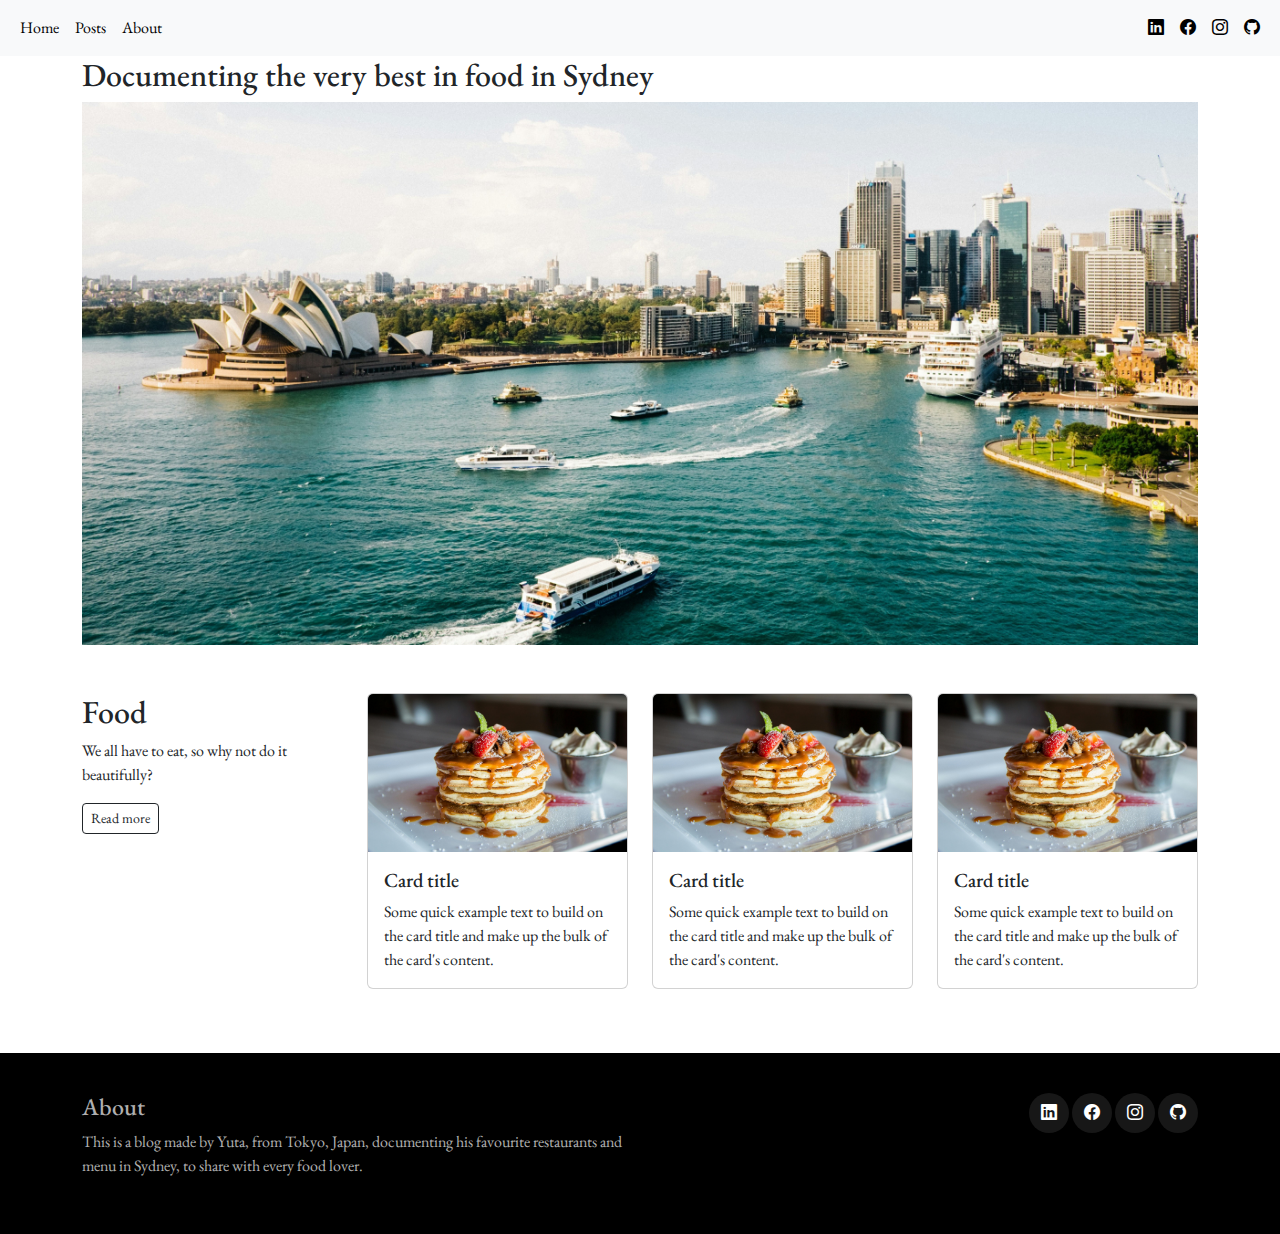
==== mock/index.html @ 660879a6 "First commit - add mock" ====
<!DOCTYPE html>
<html lang="en">

<head>
    <meta charset="UTF-8">
    <meta name="viewport" content="width=device-width, initial-scale=1.0">
    <title>Yuta Blog</title>

    <!-- Google Font -->
    <link rel="preconnect" href="https://fonts.googleapis.com">
    <link rel="preconnect" href="https://fonts.gstatic.com" crossorigin>
    <link href="https://fonts.googleapis.com/css2?family=EB+Garamond:ital,wght@0,400..800;1,400..800&family=Playfair+Display:ital,wght@0,400..900;1,400..900&display=swap" rel="stylesheet">

    <!-- Bootstrap -->
    <link rel="stylesheet" href="./assets/vendor/bootstrap-icons/bootstrap-icons.min.css">
    <link rel="stylesheet" href="./assets/vendor/bootstrap/css/bootstrap.min.css">

    <!-- Original Style -->
    <link rel="stylesheet" href="./assets/css/style.css">
</head>

<body>
    <nav class="navbar navbar-expand-lg bg-body-tertiary">
        <div class="container-fluid">
            <div></div>
            <button class="navbar-toggler" type="button" data-bs-toggle="collapse" data-bs-target="#navbarNav"
                aria-controls="navbarNav" aria-expanded="false" aria-label="Toggle navigation">
                <span class="navbar-toggler-icon"></span>
            </button>
            <div class="collapse navbar-collapse" id="navbarNav">
                <ul class="navbar-nav me-auto mb-2 mb-lg-0">
                    <li class="nav-item">
                        <a class="nav-link active" aria-current="page" href="./index.html">Home</a>
                    </li>
                    <li class="nav-item">
                        <a class="nav-link" aria-current="page" href="./posts.html">Posts</a>
                    </li>
                    <li class="nav-item">
                        <a class="nav-link" href="#">About</a>
                    </li>
                </ul>
                <a href="#" class="mx-2"><span class="bi-linkedin"></span></a>
                <a href="#" class="mx-2"><span class="bi-facebook"></span></a>
                <a href="#" class="mx-2"><span class="bi-instagram"></span></a>
                <a href="#" class="mx-2"><span class="bi-github"></span></a>
            </div>
        </div>
    </nav>

    <main id="main">
        <div class="container">
            <h2>Documenting the very best in food in Sydney</h2>
            <img src="./assets/img/sydney.jpg" id="main-img" class="img-fluid" alt="main image">
        </div>

        <div class="container mt-5 mb-5">
            <div class="row">
                <div class="col-lg-3 mb-3">
                    <h2>Food</h2>
                    <p>We all have to eat, so why not do it beautifully?</p>
                    <a href="./posts.html" class="btn btn-outline-dark btn-sm">Read more</a>
                </div>
                <div class="col-lg-3 d-flex align-items-center justify-content-center mb-3">
                    <div class="card">
                        <img src="./assets/img/food-1.jpg" class="card-img-top" alt="...">
                        <div class="card-body">
                          <h5 class="card-title">Card title</h5>
                          <p class="card-text">Some quick example text to build on the card title and make up the bulk of the card's content.</p>
                        </div>
                      </div>
                </div>
                <div class="col-lg-3 d-flex align-items-center justify-content-center mb-3">
                    <div class="card">
                        <img src="./assets/img/food-1.jpg" class="card-img-top" alt="...">
                        <div class="card-body">
                          <h5 class="card-title">Card title</h5>
                          <p class="card-text">Some quick example text to build on the card title and make up the bulk of the card's content.</p>
                        </div>
                      </div>
                </div>
                <div class="col-lg-3 d-flex align-items-center justify-content-center mb-3">
                    <div class="card">
                        <img src="./assets/img/food-1.jpg" class="card-img-top" alt="...">
                        <div class="card-body">
                          <h5 class="card-title">Card title</h5>
                          <p class="card-text">Some quick example text to build on the card title and make up the bulk of the card's content.</p>
                        </div>
                      </div>
                </div>
            </div>

        </div>
    </main>

    <footer class="footer">
        <div class="container">
            <div class="row">
                <div class="col-md-6 footer-about">
                    <h4>About</h4>
                    <p>This is a blog made by Yuta, from Tokyo, Japan, documenting his favourite restaurants and menu in Sydney, to share with every food lover.</p>
                </div>
                <div class="col-md-6 text-center text-md-end">
                    <a href="" class="footer-icon"><i class="bi bi-linkedin"></i></a>
                    <a href="" class="footer-icon"><i class="bi bi-facebook"></i></a>
                    <a href="" class="footer-icon"><i class="bi bi-instagram"></i></a>
                    <a href="" class="footer-icon"><i class="bi bi-github"></i></a>
                </div>
            </div>
        </div>
    </footer>

    <script src="./assets/vendor/bootstrap/js/bootstrap.min.js"></script>
</body>

</html>
---- mock/assets/css/style.css ----
body {
    font-family: "EB Garamond", serif;
    font-optical-sizing: auto;
    font-weight: 400;
    font-style: normal;
}

nav {
    background-color: #F2F2F2;
}

#main-img {
    min-height: 400px;
    object-fit: cover;
}

.footer {
    background-color: black;
    padding: 40px;
}

.footer-icon {
    text-align: center;
    display: inline-block;
    width: 40px;
    height: 40px;
    background-color: #FFFFFF17;
    border-radius: 50%;
    color: white;
    line-height: 40px;
}

.footer-about {
    color: #FFFFFFB3;
}

.aside-title {
  text-transform: uppercase;
  letter-spacing: 0.1rem;
  font-size: 14px;
  font-weight: 700;
  margin-bottom: 30px;
  border-bottom: 2px solid black;
}

.aside-block {
    margin-bottom: 30px;
}

.aside-block .custom-tab-nav .nav-item {
    display: inline-block;
}

.aside-block .custom-tab-nav .nav-item button {
    color: black;
    text-transform: uppercase;
    font-size: 12px;
    font-weight: 700;
    letter-spacing: 2px;
    border-radius: 0;
    padding-left: 0;
    padding-right: 0;
    margin-right: 20px;
}

.aside-links li {
    margin-bottom: 10px;
    padding-bottom: 10px;
    border-bottom: 1px solid #cdcdcd;
}

.aside-links li a {
    display: block;
    color: #000000B3;
    text-decoration: none;
}

.aside-links li a:hover,
.aside-links li a:focus {
    color: black;
}

.post-meta {
    font-size: 11px;
    letter-spacing: 0.07rem;
    text-transform: uppercase;
    font-weight: 600;
    font-family: 'Inter', sans-serif;
    color: #00000066;
    margin-bottom: 10px;
}

.firstcharacter {
    float: left;
    font-family: Georgia;
    font-size: 75px;
    line-height: 60px;
    padding-top: 4px;
    padding-right: 8px;
    padding-left: 3px;
}

#navbarNav a {
    color: black;
}
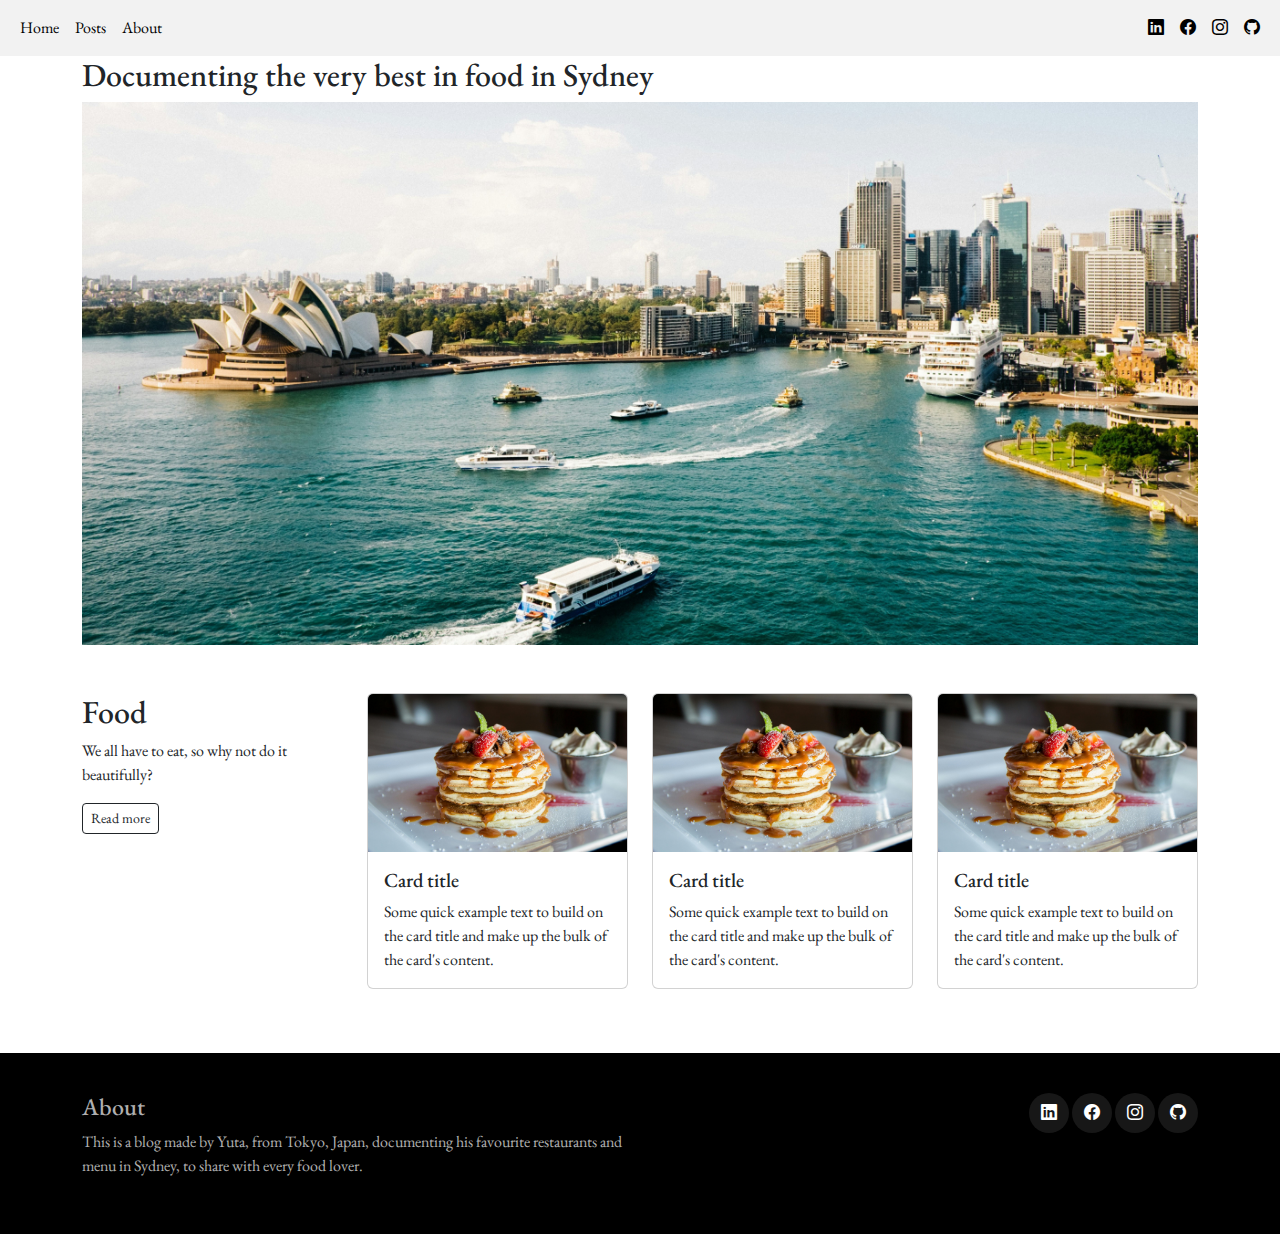
==== commit c1672669: "Delete bg-body-tertary" ====
--- a/mock/index.html
+++ b/mock/index.html
@@ -20,7 +20,7 @@
 </head>
 
 <body>
-    <nav class="navbar navbar-expand-lg bg-body-tertiary">
+    <nav class="navbar navbar-expand-lg">
         <div class="container-fluid">
             <div></div>
             <button class="navbar-toggler" type="button" data-bs-toggle="collapse" data-bs-target="#navbarNav"
